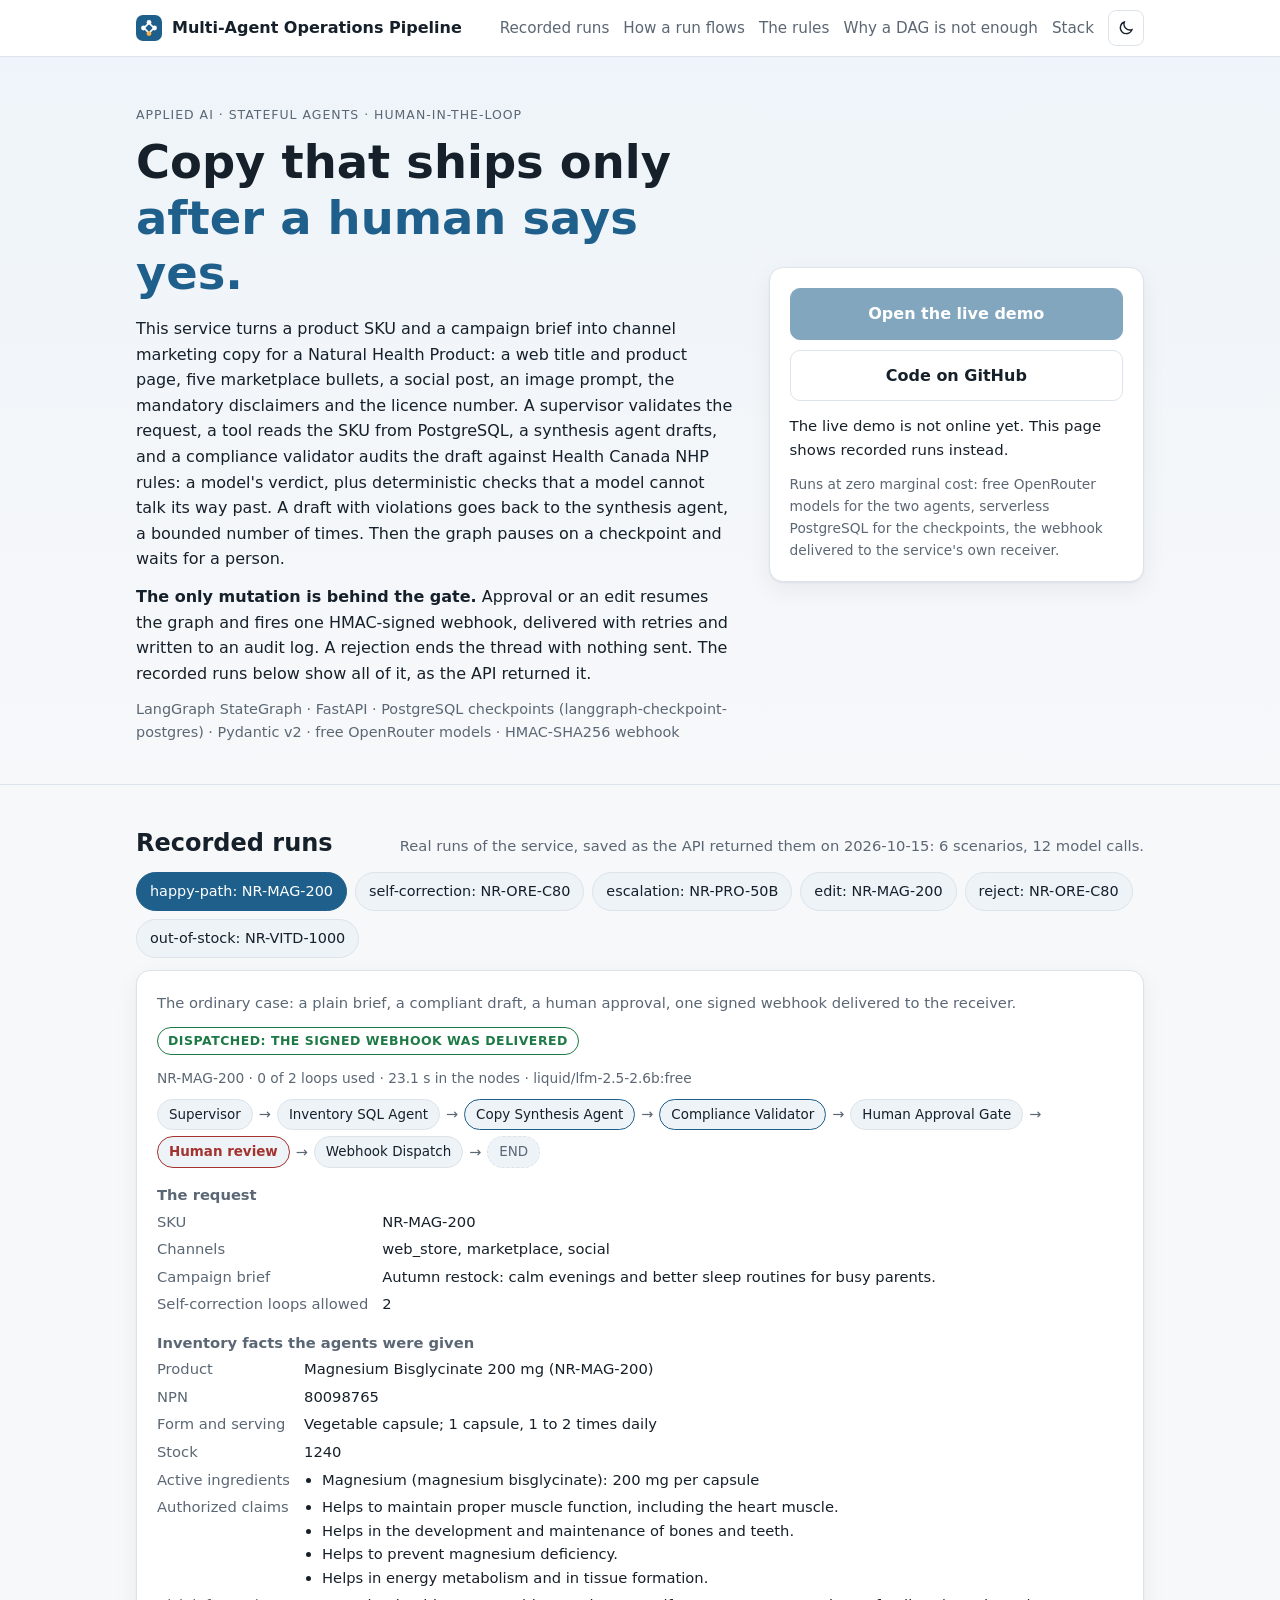
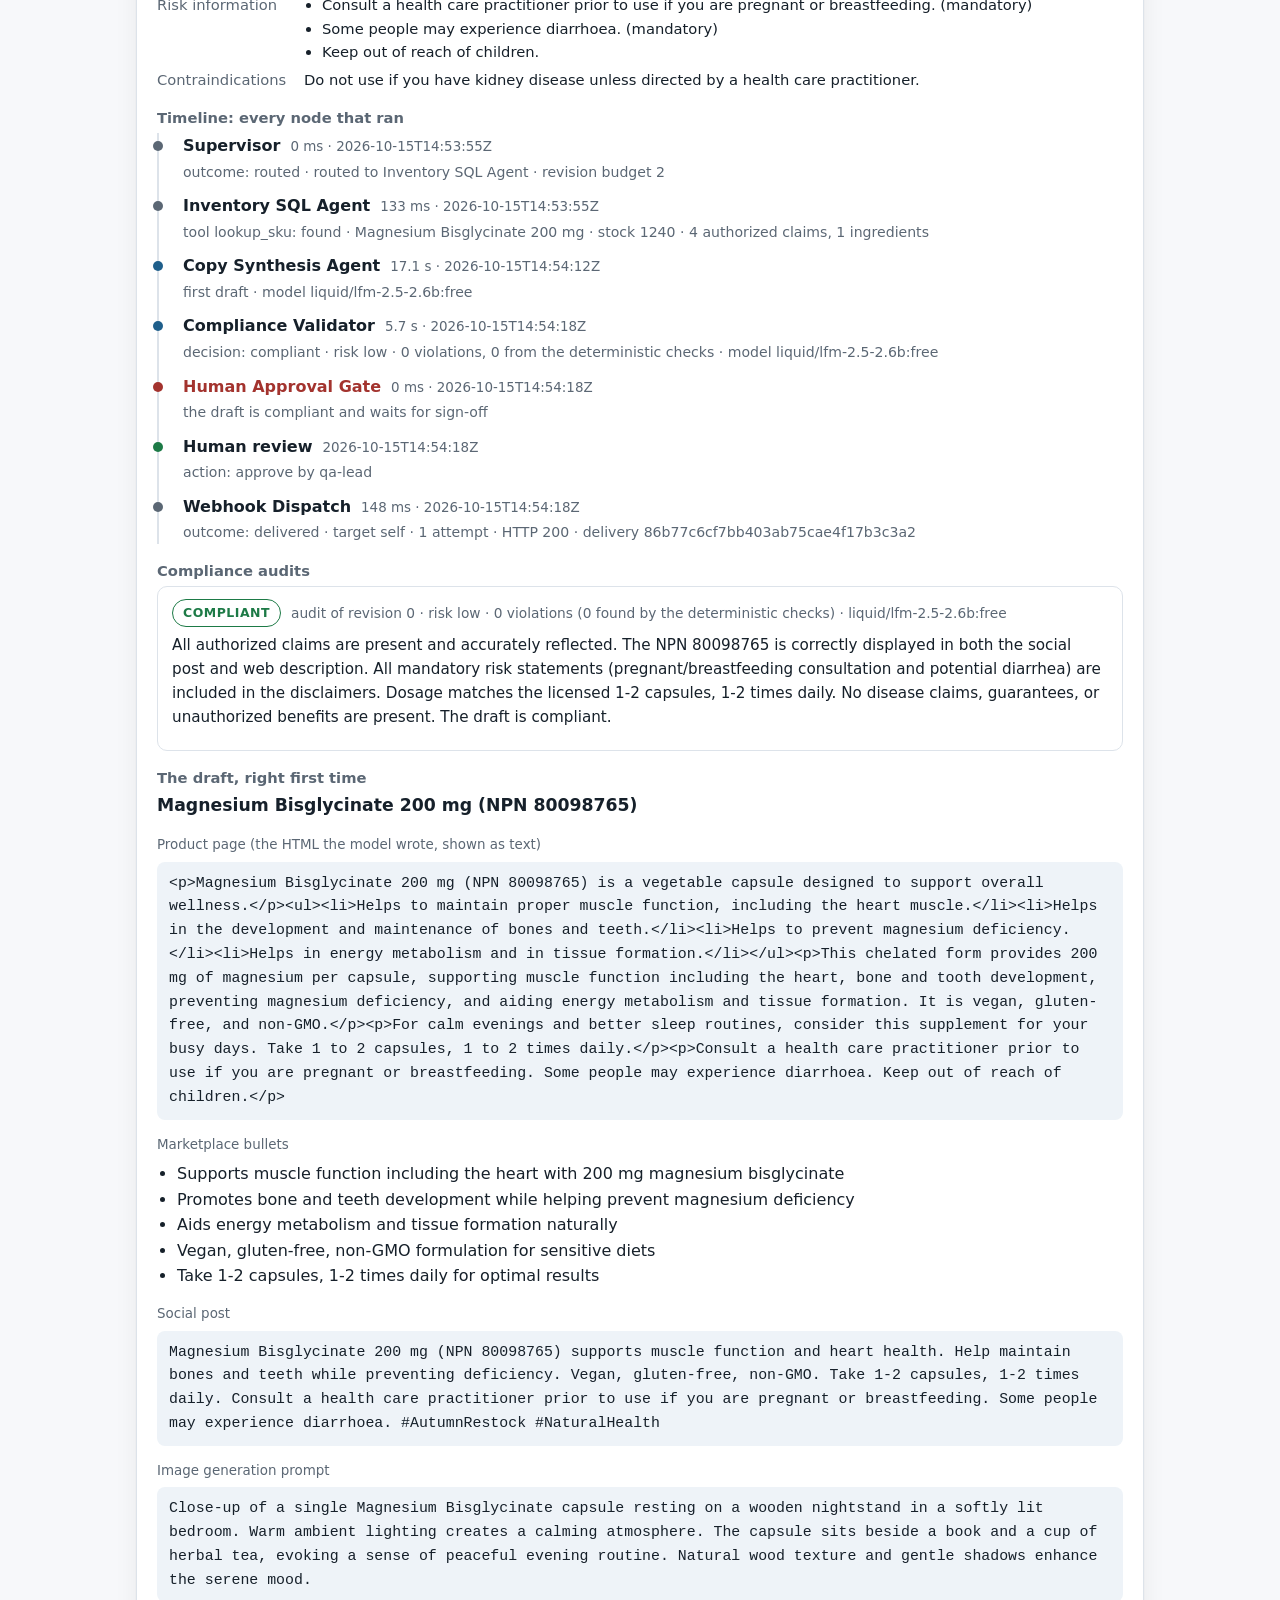
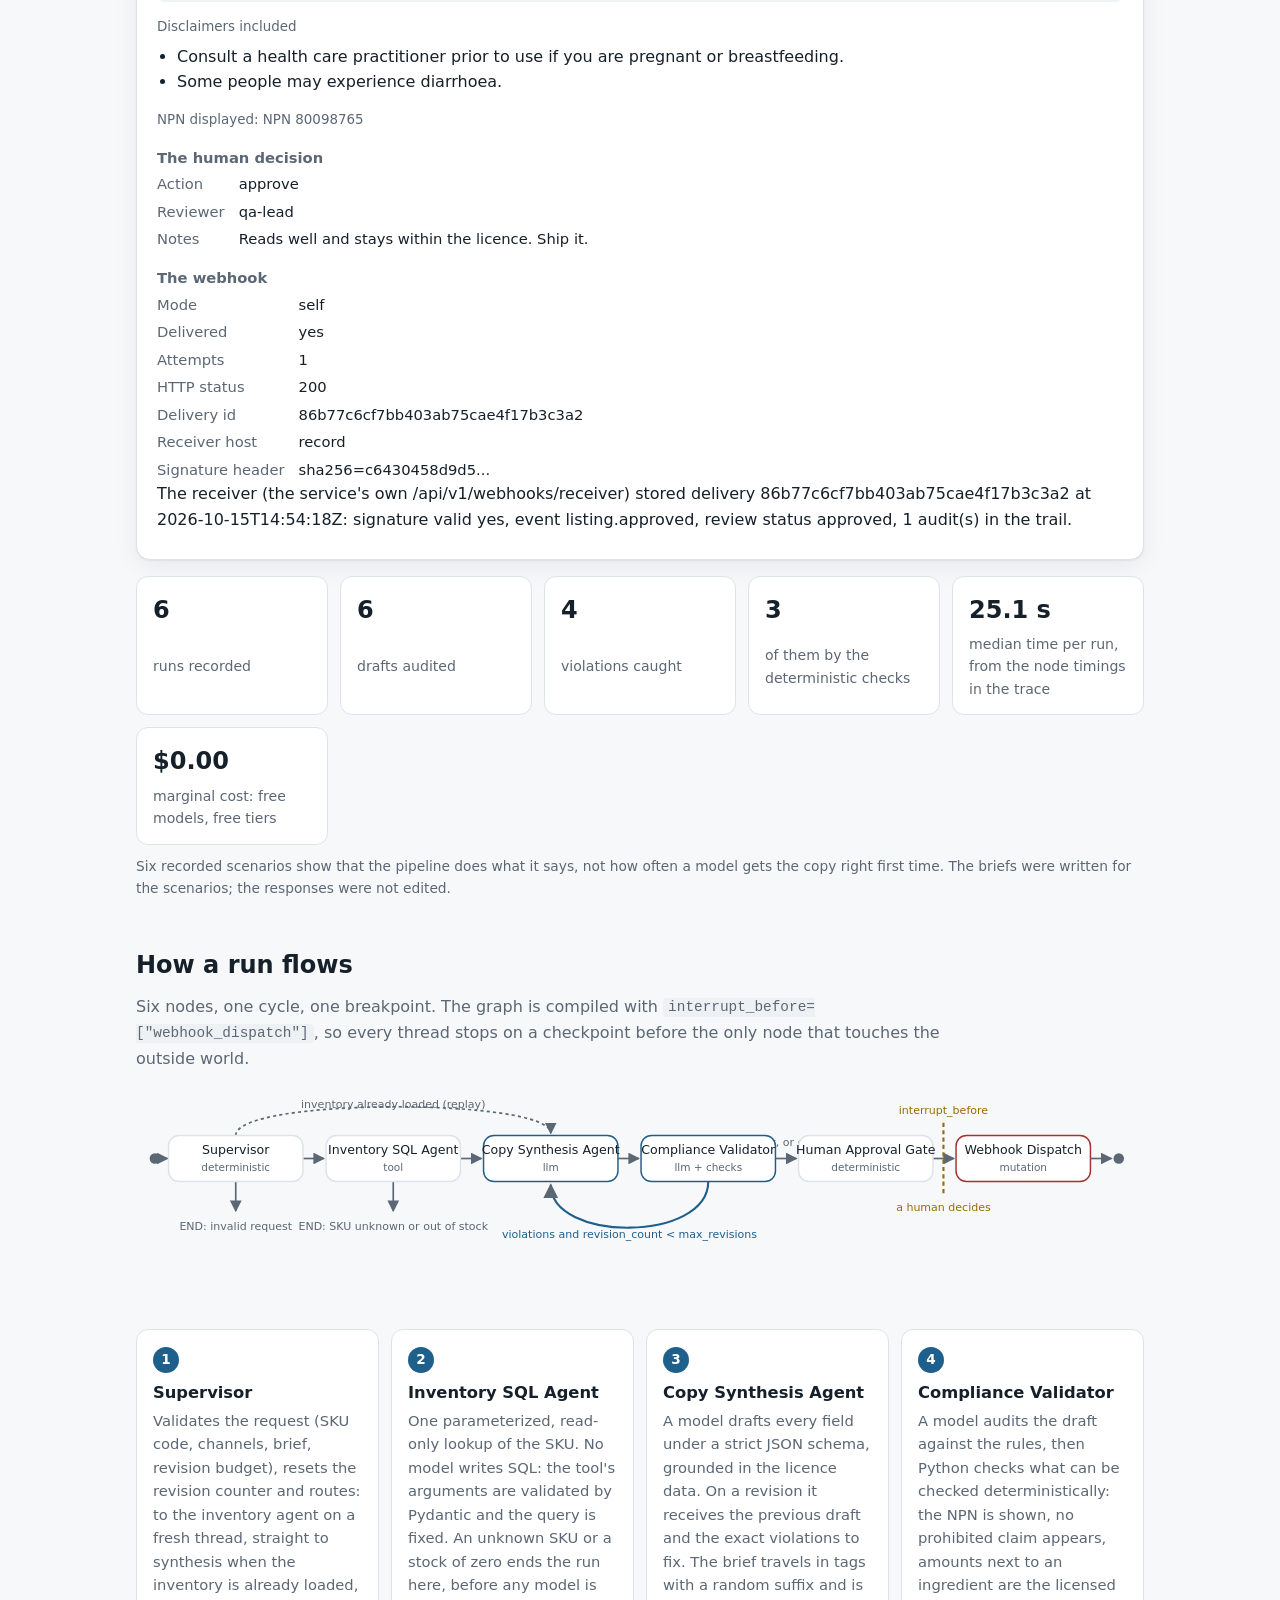
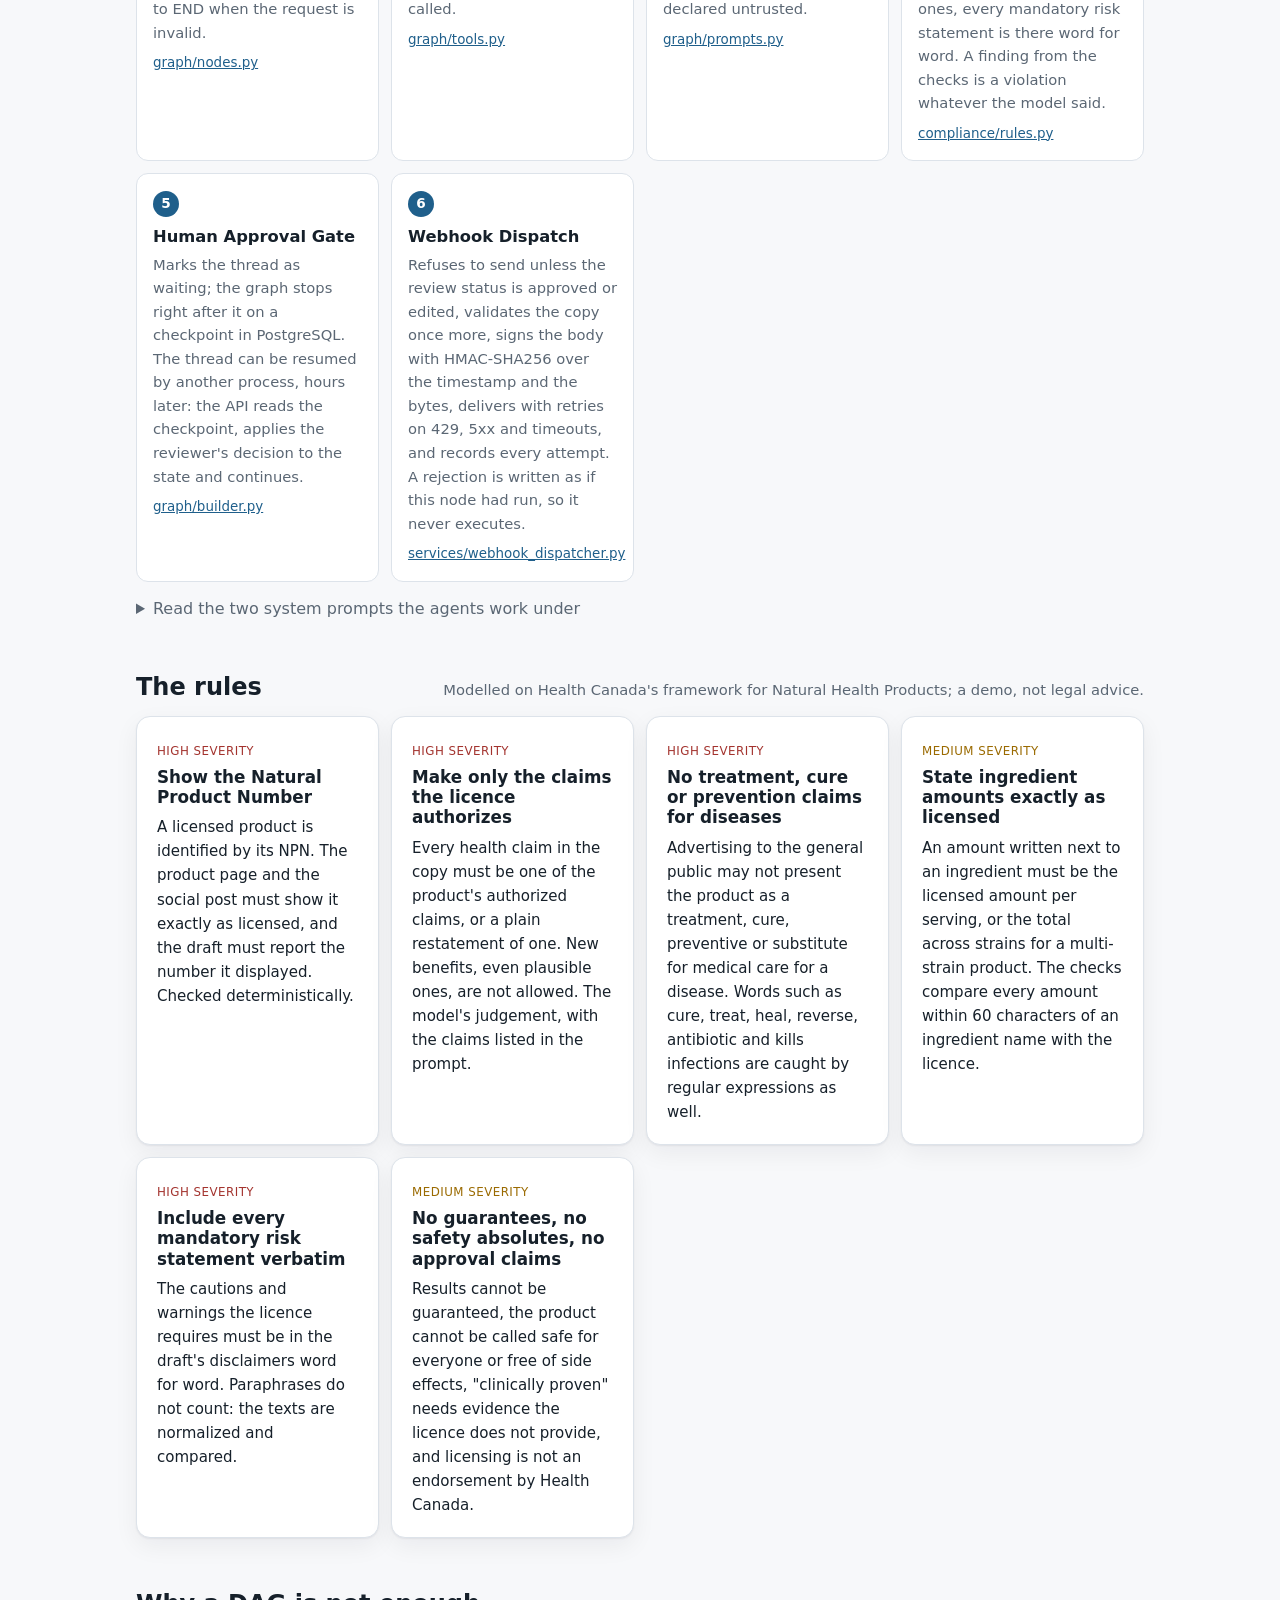
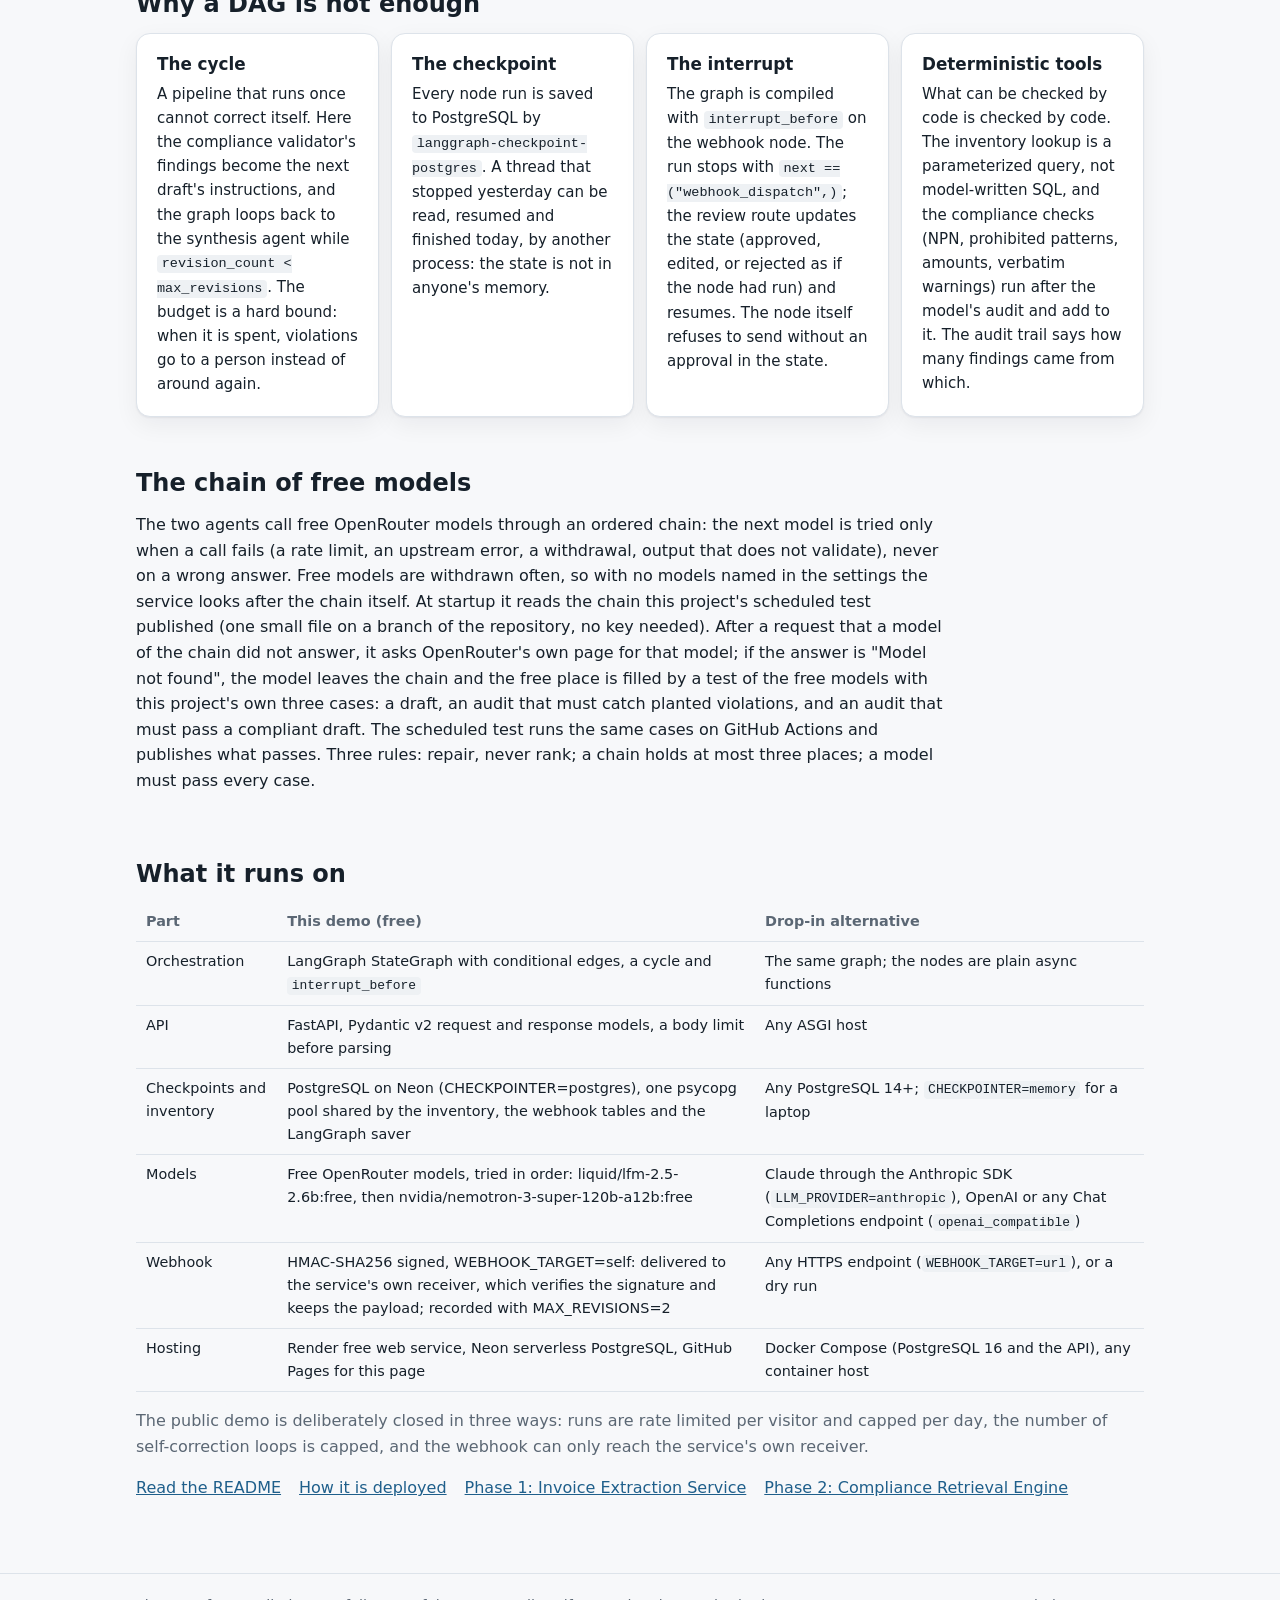
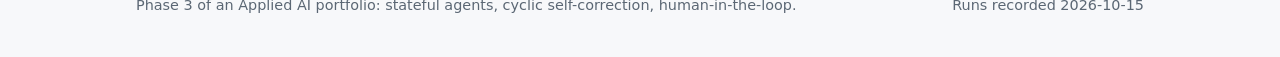
==== site/index.html @ aa7bfbfd "init project 3" ====
<!doctype html>
<html lang="en">
<head>
  <meta charset="utf-8">
  <!-- This page cannot send response headers, so its security policy is set here. Scripts and
       styles come from this page's own files only. The one outside address is the live demo's
       icon, which assets/site.js loads as a picture to learn that the demo is awake. -->
  <meta http-equiv="Content-Security-Policy" content="default-src 'none'; script-src 'self'; style-src 'self'; connect-src 'self'; img-src 'self' https://*.onrender.com; base-uri 'none'; form-action 'none'">
  <meta name="viewport" content="width=device-width, initial-scale=1">
  <meta name="color-scheme" content="light dark">
  <meta name="referrer" content="no-referrer">
  <meta name="format-detection" content="telephone=no">
  <title>Multi-Agent Operations Pipeline</title>
  <meta name="description" content="An autonomous multi-agent pipeline for product marketing: a LangGraph state machine drafts channel copy for a Natural Health Product, audits it against Health Canada NHP rules, loops on violations, pauses for a human, and fires a signed webhook. Every step is checkpointed in PostgreSQL. Runs on free models.">
  <meta property="og:type" content="website">
  <meta property="og:title" content="Multi-Agent Operations Pipeline">
  <meta property="og:description" content="Stateful agents with cyclic self-correction and a human-in-the-loop gate: LangGraph, FastAPI, PostgreSQL checkpoints, HMAC-signed webhooks, free OpenRouter models.">
  <link rel="icon" href="assets/favicon.svg" type="image/svg+xml">
  <link rel="stylesheet" href="assets/site.css">
  <script src="assets/theme.js"></script>
  <script src="assets/site.js" defer></script>
</head>
<body>
<a class="skip" href="#runs">Skip to the recorded runs</a>

<header class="topbar">
  <div class="wrap topbar__row">
    <a class="brand" href="./">
      <svg class="brand__mark" viewBox="0 0 26 26" aria-hidden="true"><rect class="bg" width="26" height="26" rx="7"/><circle class="pt" cx="7.5" cy="13" r="2.4"/><circle class="pt" cx="13" cy="7.5" r="2.4"/><circle class="pt" cx="18.5" cy="13" r="2.4"/><circle class="dot" cx="13" cy="18.5" r="2.4"/><path class="ln" d="M9.6 11.4l1.8-1.8M14.6 9.6l1.8 1.8M9.6 14.6l1.8 1.8M14.6 16.4l1.8-1.8"/></svg>
      <span>Multi-Agent Operations Pipeline</span>
    </a>
    <nav class="topbar__nav" aria-label="On this page">
      <a href="#runs">Recorded runs</a>
      <a href="#flow">How a run flows</a>
      <a href="#rules">The rules</a>
      <a href="#why">Why a DAG is not enough</a>
      <a href="#stack">Stack</a>
    </nav>
    <a class="chip-link" id="demo-chip" hidden><span class="dotmark" aria-hidden="true"></span>Live demo</a>
    <button class="iconbtn" id="theme-toggle" type="button" aria-label="Switch between light and dark theme">
      <svg class="icon theme-icon--light" viewBox="0 0 24 24" aria-hidden="true"><path d="M20 14.2A8 8 0 0 1 9.8 4a8 8 0 1 0 10.2 10.2z"/></svg>
      <svg class="icon theme-icon--dark" viewBox="0 0 24 24" aria-hidden="true"><circle cx="12" cy="12" r="4"/><path d="M12 2.5v2.5M12 19v2.5M2.5 12H5M19 12h2.5M5.3 5.3l1.8 1.8M16.9 16.9l1.8 1.8M5.3 18.7l1.8-1.8M16.9 7.1l1.8-1.8"/></svg>
    </button>
  </div>
</header>

<main>
  <section class="hero">
    <div class="wrap hero__grid">
      <div>
        <p class="kicker">Applied AI · stateful agents · human-in-the-loop</p>
        <h1>Copy that ships only <span>after a human says yes.</span></h1>
        <p class="lede">
          This service turns a product SKU and a campaign brief into channel marketing copy for a
          Natural Health Product: a web title and product page, five marketplace bullets, a social
          post, an image prompt, the mandatory disclaimers and the licence number. A supervisor
          validates the request, a tool reads the SKU from PostgreSQL, a synthesis agent drafts,
          and a compliance validator audits the draft against Health Canada NHP rules: a model's
          verdict, plus deterministic checks that a model cannot talk its way past. A draft with
          violations goes back to the synthesis agent, a bounded number of times. Then the graph
          pauses on a checkpoint and waits for a person.
        </p>
        <p class="lede"><strong>The only mutation is behind the gate.</strong> Approval or an edit resumes the graph and fires one HMAC-signed webhook, delivered with retries and written to an audit log. A rejection ends the thread with nothing sent. The recorded runs below show all of it, as the API returned it.</p>
        <p class="stackline">LangGraph StateGraph · FastAPI · PostgreSQL checkpoints (langgraph-checkpoint-postgres) · Pydantic v2 · free OpenRouter models · HMAC-SHA256 webhook</p>
      </div>
      <div class="demo" id="demo" aria-label="Live demo">
        <!-- THE ONE PLACE that holds the address of the live demo: the Render service's address
             with /#run after it, https:// written once. If the service is ever re-created under
             another name, change it here; tests/test_site.py checks the form. With a host that
             ends in .invalid, the page says the demo is not online yet and asks nothing. -->
        <a class="btn btn--primary btn--lg" id="demo-link" href="https://multi-agent-ops-pipeline.invalid/#run">Open the live demo</a>
        <a class="btn btn--lg" href="https://github.com/nickdesjardins/autonomous-operation-marketing">Code on GitHub</a>
        <p class="demo__line" id="demo-words" role="status">The live demo runs on free hosting and sleeps between visits. Opening it wakes it, which takes about a minute.</p>
        <p class="demo__cost">Runs at zero marginal cost: free OpenRouter models for the two agents, serverless PostgreSQL for the checkpoints, the webhook delivered to the service's own receiver.</p>
      </div>
    </div>
  </section>

  <section class="wrap section" id="runs" aria-labelledby="runs-title">
    <div class="section__head">
      <h2 id="runs-title">Recorded runs</h2>
      <p class="muted" id="runs-meta">Real runs of the service, saved as the API returned them.</p>
    </div>
    <div class="tabs" id="run-tabs" role="tablist" aria-label="Recorded runs"></div>
    <article class="card run" id="run">
      <p class="muted" id="run-fallback">The recorded runs are read from <a href="recorded/runs.json">recorded/runs.json</a>; when that file is not there yet, or JavaScript is off, this sentence is all there is.</p>
    </article>
    <ul class="tiles" id="tiles" hidden>
      <li class="tile"><strong id="tile-runs">-</strong><span>runs recorded</span></li>
      <li class="tile"><strong id="tile-audits">-</strong><span>drafts audited</span></li>
      <li class="tile"><strong id="tile-violations">-</strong><span>violations caught</span></li>
      <li class="tile"><strong id="tile-deterministic">-</strong><span>of them by the deterministic checks</span></li>
      <li class="tile"><strong id="tile-time">-</strong><span>median time per run, from the node timings in the trace</span></li>
      <li class="tile"><strong>$0.00</strong><span>marginal cost: free models, free tiers</span></li>
    </ul>
    <p class="footnote" id="runs-note" hidden>Six recorded scenarios show that the pipeline does what it says, not how often a model gets the copy right first time. The briefs were written for the scenarios; the responses were not edited.</p>
  </section>

  <section class="wrap section" id="flow" aria-labelledby="flow-title">
    <div class="section__head">
      <h2 id="flow-title">How a run flows</h2>
    </div>
    <p class="muted section__intro">Six nodes, one cycle, one breakpoint. The graph is compiled with <code>interrupt_before=["webhook_dispatch"]</code>, so every thread stops on a checkpoint before the only node that touches the outside world.</p>
    <svg class="graph" id="graph" viewBox="0 0 960 215" role="img" aria-labelledby="graph-title graph-desc">
      <title id="graph-title">The pipeline graph</title>
      <desc id="graph-desc">Start, supervisor, inventory SQL agent, copy synthesis agent, compliance validator, human approval gate, then an interrupt before the webhook dispatch node and the end. The compliance validator sends violations back to the synthesis agent while revisions remain. The supervisor and the inventory agent can end the run early.</desc>
      <defs>
        <marker id="arrow" viewBox="0 0 10 10" refX="9" refY="5" markerWidth="7" markerHeight="7" orient="auto"><path d="M0 0L10 5L0 10z"/></marker>
      </defs>
      <g class="g-edges">
        <circle class="endpoint" cx="18" cy="70" r="5"/>
        <path class="edge" d="M24 70H30" marker-end="url(#arrow)"/>
        <path class="edge" d="M159 70H179" marker-end="url(#arrow)"/>
        <path class="edge" d="M309 70H329" marker-end="url(#arrow)"/>
        <path class="edge" d="M459 70H479" marker-end="url(#arrow)"/>
        <path class="edge" d="M609 70H629" marker-end="url(#arrow)"/>
        <path class="edge" d="M759 70H779" marker-end="url(#arrow)"/>
        <path class="edge" d="M909 70H929" marker-end="url(#arrow)"/>
        <circle class="endpoint" cx="936" cy="70" r="5"/>
        <path class="edge edge--replay" d="M95 48C95 12 395 12 395 46" marker-end="url(#arrow)"/>
        <text class="label" x="245" y="22" text-anchor="middle">inventory already loaded (replay)</text>
        <path class="edge edge--cycle" id="graph-cycle" d="M545 92C545 150 395 150 395 95" marker-end="url(#arrow)"/>
        <text class="label label--cycle" x="470" y="146" text-anchor="middle">violations and revision_count &lt; max_revisions</text>
        <text class="label" x="619" y="58" text-anchor="middle">compliant, or escalated</text>
        <path class="edge" d="M95 92V120" marker-end="url(#arrow)"/>
        <text class="label" x="95" y="138" text-anchor="middle">END: invalid request</text>
        <path class="edge" d="M245 92V120" marker-end="url(#arrow)"/>
        <text class="label" x="245" y="138" text-anchor="middle">END: SKU unknown or out of stock</text>
        <path class="interrupt" id="graph-interrupt" d="M769 36V104"/>
        <text class="label label--interrupt" x="769" y="28" text-anchor="middle">interrupt_before</text>
        <text class="label label--interrupt" x="769" y="120" text-anchor="middle">a human decides</text>
      </g>
      <g class="g-nodes">
        <g class="node node--deterministic" data-node="supervisor"><rect x="31" y="48" width="128" height="44" rx="10"/><text x="95" y="66" text-anchor="middle">Supervisor</text><text class="kind" x="95" y="82" text-anchor="middle">deterministic</text></g>
        <g class="node node--tool" data-node="inventory_sql_agent"><rect x="181" y="48" width="128" height="44" rx="10"/><text x="245" y="66" text-anchor="middle">Inventory SQL Agent</text><text class="kind" x="245" y="82" text-anchor="middle">tool</text></g>
        <g class="node node--llm" data-node="copy_synthesis_agent"><rect x="331" y="48" width="128" height="44" rx="10"/><text x="395" y="66" text-anchor="middle">Copy Synthesis Agent</text><text class="kind" x="395" y="82" text-anchor="middle">llm</text></g>
        <g class="node node--llm" data-node="compliance_validator"><rect x="481" y="48" width="128" height="44" rx="10"/><text x="545" y="66" text-anchor="middle">Compliance Validator</text><text class="kind" x="545" y="82" text-anchor="middle">llm + checks</text></g>
        <g class="node node--deterministic" data-node="human_approval_gate"><rect x="631" y="48" width="128" height="44" rx="10"/><text x="695" y="66" text-anchor="middle">Human Approval Gate</text><text class="kind" x="695" y="82" text-anchor="middle">deterministic</text></g>
        <g class="node node--mutation" data-node="webhook_dispatch"><rect x="781" y="48" width="128" height="44" rx="10"/><text x="845" y="66" text-anchor="middle">Webhook Dispatch</text><text class="kind" x="845" y="82" text-anchor="middle">mutation</text></g>
      </g>
    </svg>
    <ol class="flow">
      <li><span class="flow__n">1</span><h3>Supervisor</h3><p>Validates the request (SKU code, channels, brief, revision budget), resets the revision counter and routes: to the inventory agent on a fresh thread, straight to synthesis when the inventory is already loaded, to END when the request is invalid.</p><p class="flow__code"><a href="https://github.com/nickdesjardins/autonomous-operation-marketing/blob/main/app/graph/nodes.py">graph/nodes.py</a></p></li>
      <li><span class="flow__n">2</span><h3>Inventory SQL Agent</h3><p>One parameterized, read-only lookup of the SKU. No model writes SQL: the tool's arguments are validated by Pydantic and the query is fixed. An unknown SKU or a stock of zero ends the run here, before any model is called.</p><p class="flow__code"><a href="https://github.com/nickdesjardins/autonomous-operation-marketing/blob/main/app/graph/tools.py">graph/tools.py</a></p></li>
      <li><span class="flow__n">3</span><h3>Copy Synthesis Agent</h3><p>A model drafts every field under a strict JSON schema, grounded in the licence data. On a revision it receives the previous draft and the exact violations to fix. The brief travels in tags with a random suffix and is declared untrusted.</p><p class="flow__code"><a href="https://github.com/nickdesjardins/autonomous-operation-marketing/blob/main/app/graph/prompts.py">graph/prompts.py</a></p></li>
      <li><span class="flow__n">4</span><h3>Compliance Validator</h3><p>A model audits the draft against the rules, then Python checks what can be checked deterministically: the NPN is shown, no prohibited claim appears, amounts next to an ingredient are the licensed ones, every mandatory risk statement is there word for word. A finding from the checks is a violation whatever the model said.</p><p class="flow__code"><a href="https://github.com/nickdesjardins/autonomous-operation-marketing/blob/main/app/compliance/rules.py">compliance/rules.py</a></p></li>
      <li><span class="flow__n">5</span><h3>Human Approval Gate</h3><p>Marks the thread as waiting; the graph stops right after it on a checkpoint in PostgreSQL. The thread can be resumed by another process, hours later: the API reads the checkpoint, applies the reviewer's decision to the state and continues.</p><p class="flow__code"><a href="https://github.com/nickdesjardins/autonomous-operation-marketing/blob/main/app/graph/builder.py">graph/builder.py</a></p></li>
      <li><span class="flow__n">6</span><h3>Webhook Dispatch</h3><p>Refuses to send unless the review status is approved or edited, validates the copy once more, signs the body with HMAC-SHA256 over the timestamp and the bytes, delivers with retries on 429, 5xx and timeouts, and records every attempt. A rejection is written as if this node had run, so it never executes.</p><p class="flow__code"><a href="https://github.com/nickdesjardins/autonomous-operation-marketing/blob/main/app/services/webhook_dispatcher.py">services/webhook_dispatcher.py</a></p></li>
    </ol>
    <details class="prompt" id="prompts" hidden>
      <summary>Read the two system prompts the agents work under</summary>
      <h3>Copy Synthesis Agent</h3>
      <pre id="synthesis-prompt"></pre>
      <h3>Compliance Validator</h3>
      <pre id="audit-prompt"></pre>
    </details>
  </section>

  <section class="wrap section" id="rules" aria-labelledby="rules-title">
    <div class="section__head">
      <h2 id="rules-title">The rules</h2>
      <p class="muted">Modelled on Health Canada's framework for Natural Health Products; a demo, not legal advice.</p>
    </div>
    <div class="cards">
      <article class="card"><span class="sev" data-sev="high">high severity</span><h3>Show the Natural Product Number</h3><p>A licensed product is identified by its NPN. The product page and the social post must show it exactly as licensed, and the draft must report the number it displayed. Checked deterministically.</p></article>
      <article class="card"><span class="sev" data-sev="high">high severity</span><h3>Make only the claims the licence authorizes</h3><p>Every health claim in the copy must be one of the product's authorized claims, or a plain restatement of one. New benefits, even plausible ones, are not allowed. The model's judgement, with the claims listed in the prompt.</p></article>
      <article class="card"><span class="sev" data-sev="high">high severity</span><h3>No treatment, cure or prevention claims for diseases</h3><p>Advertising to the general public may not present the product as a treatment, cure, preventive or substitute for medical care for a disease. Words such as cure, treat, heal, reverse, antibiotic and kills infections are caught by regular expressions as well.</p></article>
      <article class="card"><span class="sev" data-sev="medium">medium severity</span><h3>State ingredient amounts exactly as licensed</h3><p>An amount written next to an ingredient must be the licensed amount per serving, or the total across strains for a multi-strain product. The checks compare every amount within 60 characters of an ingredient name with the licence.</p></article>
      <article class="card"><span class="sev" data-sev="high">high severity</span><h3>Include every mandatory risk statement verbatim</h3><p>The cautions and warnings the licence requires must be in the draft's disclaimers word for word. Paraphrases do not count: the texts are normalized and compared.</p></article>
      <article class="card"><span class="sev" data-sev="medium">medium severity</span><h3>No guarantees, no safety absolutes, no approval claims</h3><p>Results cannot be guaranteed, the product cannot be called safe for everyone or free of side effects, "clinically proven" needs evidence the licence does not provide, and licensing is not an endorsement by Health Canada.</p></article>
    </div>
  </section>

  <section class="wrap section" id="why" aria-labelledby="why-title">
    <div class="section__head">
      <h2 id="why-title">Why a DAG is not enough</h2>
    </div>
    <div class="cards">
      <article class="card">
        <h3>The cycle</h3>
        <p>A pipeline that runs once cannot correct itself. Here the compliance validator's findings become the next draft's instructions, and the graph loops back to the synthesis agent while <code>revision_count &lt; max_revisions</code>. The budget is a hard bound: when it is spent, violations go to a person instead of around again.</p>
      </article>
      <article class="card">
        <h3>The checkpoint</h3>
        <p>Every node run is saved to PostgreSQL by <code>langgraph-checkpoint-postgres</code>. A thread that stopped yesterday can be read, resumed and finished today, by another process: the state is not in anyone's memory.</p>
      </article>
      <article class="card">
        <h3>The interrupt</h3>
        <p>The graph is compiled with <code>interrupt_before</code> on the webhook node. The run stops with <code>next == ("webhook_dispatch",)</code>; the review route updates the state (approved, edited, or rejected as if the node had run) and resumes. The node itself refuses to send without an approval in the state.</p>
      </article>
      <article class="card">
        <h3>Deterministic tools</h3>
        <p>What can be checked by code is checked by code. The inventory lookup is a parameterized query, not model-written SQL, and the compliance checks (NPN, prohibited patterns, amounts, verbatim warnings) run after the model's audit and add to it. The audit trail says how many findings came from which.</p>
      </article>
    </div>
  </section>

  <section class="wrap section" id="models" aria-labelledby="models-title">
    <div class="section__head">
      <h2 id="models-title">The chain of free models</h2>
    </div>
    <p class="section__intro">The two agents call free OpenRouter models through an ordered chain: the next model is tried only when a call fails (a rate limit, an upstream error, a withdrawal, output that does not validate), never on a wrong answer. Free models are withdrawn often, so with no models named in the settings the service looks after the chain itself. At startup it reads the chain this project's scheduled test published (one small file on a branch of the repository, no key needed). After a request that a model of the chain did not answer, it asks OpenRouter's own page for that model; if the answer is "Model not found", the model leaves the chain and the free place is filled by a test of the free models with this project's own three cases: a draft, an audit that must catch planted violations, and an audit that must pass a compliant draft. The scheduled test runs the same cases on GitHub Actions and publishes what passes. Three rules: repair, never rank; a chain holds at most three places; a model must pass every case.</p>
  </section>

  <section class="wrap section" id="stack" aria-labelledby="stack-title">
    <div class="section__head">
      <h2 id="stack-title">What it runs on</h2>
    </div>
    <div class="tablewrap">
      <table>
        <thead><tr><th>Part</th><th>This demo (free)</th><th>Drop-in alternative</th></tr></thead>
        <tbody>
          <tr><td>Orchestration</td><td>LangGraph StateGraph with conditional edges, a cycle and <code>interrupt_before</code></td><td>The same graph; the nodes are plain async functions</td></tr>
          <tr><td>API</td><td>FastAPI, Pydantic v2 request and response models, a body limit before parsing</td><td>Any ASGI host</td></tr>
          <tr><td>Checkpoints and inventory</td><td id="stack-database">PostgreSQL on Neon, through one psycopg pool shared with the checkpointer</td><td>Any PostgreSQL 14+; <code>CHECKPOINTER=memory</code> for a laptop</td></tr>
          <tr><td>Models</td><td id="stack-models">An ordered chain of free OpenRouter models, with fallback when one fails</td><td>Claude through the Anthropic SDK (<code>LLM_PROVIDER=anthropic</code>), OpenAI or any Chat Completions endpoint (<code>openai_compatible</code>)</td></tr>
          <tr><td>Webhook</td><td id="stack-webhook">HMAC-SHA256 signed, delivered to the service's own receiver (<code>WEBHOOK_TARGET=self</code>)</td><td>Any HTTPS endpoint (<code>WEBHOOK_TARGET=url</code>), or a dry run</td></tr>
          <tr><td>Hosting</td><td>Render free web service, Neon serverless PostgreSQL, GitHub Pages for this page</td><td>Docker Compose (PostgreSQL 16 and the API), any container host</td></tr>
        </tbody>
      </table>
    </div>
    <p class="muted">The public demo is deliberately closed in three ways: runs are rate limited per visitor and capped per day, the number of self-correction loops is capped, and the webhook can only reach the service's own receiver.</p>
    <p class="links">
      <a href="https://github.com/nickdesjardins/autonomous-operation-marketing#readme">Read the README</a>
      <a href="https://github.com/nickdesjardins/autonomous-operation-marketing/blob/main/docs/DEPLOY.md">How it is deployed</a>
      <a href="https://nickdesjardins.github.io/Invoice-Extraction-Service/">Phase 1: Invoice Extraction Service</a>
      <a href="https://nickdesjardins.github.io/hybrid-knowledge-rag/">Phase 2: Compliance Retrieval Engine</a>
    </p>
  </section>
</main>

<footer class="foot">
  <div class="wrap foot__row">
    <span>Phase 3 of an Applied AI portfolio: stateful agents, cyclic self-correction, human-in-the-loop.</span>
    <span id="foot-recorded"></span>
  </div>
</footer>
</body>
</html>
---- site/assets/site.css ----
:root {
  --bg: #f7f8fa;
  --panel: #ffffff;
  --ink: #16202a;
  --muted: #5b6774;
  --line: #dde3ea;
  --accent: #1f5f8b;
  --accent-ink: #ffffff;
  --ok: #1d7a46;
  --warn: #9a6a00;
  --bad: #a3332e;
  --chip: #eef3f8;
  --code: #eef1f4;
  --hero: linear-gradient(180deg, #eef4f9 0%, #f7f8fa 100%);
  --shadow: 0 1px 2px rgba(16, 24, 40, 0.06), 0 8px 24px rgba(16, 24, 40, 0.06);
}
:root[data-theme="dark"] {
  --bg: #0f1419;
  --panel: #161c23;
  --ink: #e8edf2;
  --muted: #9aa7b4;
  --line: #273039;
  --accent: #6fb3e0;
  --accent-ink: #0f1419;
  --ok: #58c389;
  --warn: #e3b341;
  --bad: #f08a84;
  --chip: #1f2932;
  --code: #1b232b;
  --hero: linear-gradient(180deg, #131b23 0%, #0f1419 100%);
  --shadow: 0 1px 2px rgba(0, 0, 0, 0.4), 0 8px 24px rgba(0, 0, 0, 0.35);
}
@media (prefers-color-scheme: dark) {
  :root:not([data-theme="light"]) {
    --bg: #0f1419;
    --panel: #161c23;
    --ink: #e8edf2;
    --muted: #9aa7b4;
    --line: #273039;
    --accent: #6fb3e0;
    --accent-ink: #0f1419;
    --ok: #58c389;
    --warn: #e3b341;
    --bad: #f08a84;
    --chip: #1f2932;
    --code: #1b232b;
    --hero: linear-gradient(180deg, #131b23 0%, #0f1419 100%);
    --shadow: 0 1px 2px rgba(0, 0, 0, 0.4), 0 8px 24px rgba(0, 0, 0, 0.35);
  }
}

* { box-sizing: border-box; }
[hidden] { display: none !important; }
html { font-size: 16px; scroll-behavior: smooth; }
body {
  margin: 0;
  background: var(--bg);
  color: var(--ink);
  font: 1rem/1.6 system-ui, -apple-system, "Segoe UI", Roboto, Helvetica, Arial, sans-serif;
}
a { color: var(--accent); }
code, pre { font-family: ui-monospace, SFMono-Regular, Menlo, Consolas, monospace; font-size: 0.9em; }
code { background: var(--code); padding: 0.1em 0.35em; border-radius: 4px; }
pre { background: var(--code); padding: 12px; border-radius: 8px; overflow: auto; max-height: 420px; white-space: pre-wrap; word-break: break-word; }
h1, h2, h3 { line-height: 1.2; }
.wrap { max-width: 1040px; margin: 0 auto; padding: 0 16px; }
.muted { color: var(--muted); }
.small { font-size: 0.86rem; }
.skip { position: absolute; left: -999px; top: 8px; background: var(--panel); padding: 8px; }
.skip:focus { left: 8px; z-index: 10; }

.topbar { border-bottom: 1px solid var(--line); background: var(--panel); position: sticky; top: 0; z-index: 5; }
.topbar__row { display: flex; align-items: center; gap: 14px; min-height: 56px; }
.brand { display: inline-flex; align-items: center; gap: 10px; font-weight: 650; color: var(--ink); text-decoration: none; }
.brand__mark { width: 26px; height: 26px; flex: none; }
.brand__mark .bg { fill: var(--accent); }
.brand__mark .pt { fill: var(--accent-ink); }
.brand__mark .ln { stroke: var(--accent-ink); stroke-width: 1.6; stroke-linecap: round; fill: none; }
.brand__mark .dot { fill: #ffb347; }
.topbar__nav { display: flex; gap: 14px; margin-left: auto; }
.topbar__nav a { color: var(--muted); text-decoration: none; font-size: 0.95rem; white-space: nowrap; }
.topbar__nav a:hover { color: var(--ink); }
.chip-link { display: inline-flex; align-items: center; gap: 6px; font-size: 0.88rem; text-decoration: none; border: 1px solid var(--line); border-radius: 999px; padding: 4px 10px; color: var(--ink); white-space: nowrap; }
.dotmark { width: 8px; height: 8px; border-radius: 50%; background: var(--muted); }
:root[data-demo="awake"] .dotmark { background: var(--ok); }
:root[data-demo="waking"] .dotmark { background: var(--warn); }
.iconbtn { background: none; border: 1px solid var(--line); border-radius: 8px; width: 36px; height: 36px; display: inline-grid; place-items: center; color: var(--ink); cursor: pointer; flex: none; }
.icon { width: 18px; height: 18px; fill: none; stroke: currentColor; stroke-width: 1.8; stroke-linecap: round; }
.theme-icon--dark { display: none; }
:root[data-theme="dark"] .theme-icon--light { display: none; }
:root[data-theme="dark"] .theme-icon--dark { display: block; }
@media (prefers-color-scheme: dark) {
  :root:not([data-theme="light"]) .theme-icon--light { display: none; }
  :root:not([data-theme="light"]) .theme-icon--dark { display: block; }
}
@media (max-width: 860px) { .topbar__nav { display: none; } .chip-link { margin-left: auto; } }

.hero { background: var(--hero); border-bottom: 1px solid var(--line); padding: 48px 0 40px; }
.hero__grid { display: grid; grid-template-columns: minmax(0, 1.6fr) minmax(0, 1fr); gap: 32px; align-items: center; }
@media (max-width: 860px) { .hero__grid { grid-template-columns: 1fr; } }
.kicker { text-transform: uppercase; letter-spacing: 0.08em; font-size: 0.78rem; color: var(--muted); margin: 0 0 10px; }
.hero h1 { font-size: clamp(1.9rem, 4.4vw, 2.9rem); margin: 0 0 14px; }
.hero h1 span { color: var(--accent); }
.lede { margin: 0 0 12px; max-width: 66ch; }
.stackline { color: var(--muted); font-size: 0.9rem; margin: 0; }
.demo { background: var(--panel); border: 1px solid var(--line); border-radius: 14px; padding: 20px; box-shadow: var(--shadow); display: grid; gap: 10px; }
.btn { display: inline-block; text-align: center; text-decoration: none; border: 1px solid var(--line); border-radius: 10px; padding: 9px 16px; background: var(--panel); color: var(--ink); font-weight: 600; }
.btn--lg { padding: 12px 18px; }
.btn--primary { background: var(--accent); color: var(--accent-ink); border-color: var(--accent); }
:root[data-demo="unset"] #demo-link { opacity: 0.55; pointer-events: none; }
.demo__line { margin: 4px 0 0; font-size: 0.93rem; }
.demo__cost { margin: 0; font-size: 0.86rem; color: var(--muted); }

.section { padding: 44px 16px 8px; }
.section__head { display: flex; align-items: baseline; justify-content: space-between; gap: 12px; flex-wrap: wrap; margin-bottom: 14px; }
.section__head h2 { margin: 0; font-size: 1.5rem; }
.section__head p { margin: 0; font-size: 0.92rem; }
.section__intro { margin: 0 0 14px; max-width: 80ch; }

.tabs { display: flex; flex-wrap: wrap; gap: 8px; margin-bottom: 12px; }
.tab { background: var(--chip); border: 1px solid var(--line); color: var(--ink); border-radius: 999px; padding: 7px 13px; font: inherit; font-size: 0.9rem; cursor: pointer; text-align: left; }
.tab[aria-selected="true"] { background: var(--accent); color: var(--accent-ink); border-color: var(--accent); }
.card { background: var(--panel); border: 1px solid var(--line); border-radius: 14px; padding: 20px; box-shadow: var(--shadow); }
.run__why { color: var(--muted); font-size: 0.92rem; margin: 0 0 12px; }
.run__head { display: flex; align-items: center; gap: 12px; flex-wrap: wrap; margin-bottom: 8px; }
.badge { display: inline-block; padding: 3px 10px; border-radius: 999px; font-size: 0.78rem; font-weight: 650; text-transform: uppercase; letter-spacing: 0.04em; border: 1px solid currentColor; }
.badge[data-tone="ok"] { color: var(--ok); }
.badge[data-tone="warn"] { color: var(--warn); }
.badge[data-tone="bad"] { color: var(--bad); }
.badge[data-tone="muted"] { color: var(--muted); }
.run__meta { color: var(--muted); font-size: 0.86rem; }
.run h3 { font-size: 0.92rem; margin: 18px 0 6px; color: var(--muted); font-weight: 600; }
.run h4 { font-size: 0.95rem; margin: 12px 0 4px; }
.run__note { margin: 0 0 6px; }
.run__expect { color: var(--warn); margin: 6px 0 0; font-size: 0.9rem; }

.path { display: flex; flex-wrap: wrap; align-items: center; gap: 6px; margin: 10px 0 0; }
.path__node { background: var(--chip); border: 1px solid var(--line); border-radius: 999px; padding: 4px 11px; font-size: 0.84rem; }
.path__node--llm { border-color: var(--accent); }
.path__node--cycle { border-color: var(--warn); color: var(--warn); }
.path__node--pause { border-color: var(--bad); color: var(--bad); font-weight: 600; }
.path__node--end { border-style: dashed; color: var(--muted); }
.path__arrow { color: var(--muted); font-size: 0.9rem; }
.path__arrow--cycle { color: var(--warn); font-weight: 700; }

.facts { display: grid; grid-template-columns: max-content 1fr; gap: 4px 14px; margin: 0; font-size: 0.92rem; }
.facts dt { color: var(--muted); }
.facts dd { margin: 0; min-width: 0; overflow-wrap: anywhere; }
.facts ul { margin: 0; padding-left: 18px; }
@media (max-width: 520px) { .facts { grid-template-columns: 1fr; gap: 2px; } .facts dd { margin-bottom: 6px; } }

.timeline { list-style: none; margin: 0; padding: 0 0 0 18px; border-left: 2px solid var(--line); }
.timeline li { position: relative; margin: 0 0 10px; padding-left: 6px; }
.timeline li::before { content: ""; position: absolute; left: -24px; top: 8px; width: 10px; height: 10px; border-radius: 50%; background: var(--muted); }
.timeline li.tl--llm::before { background: var(--accent); }
.timeline li.tl--loop { color: var(--warn); font-weight: 600; }
.timeline li.tl--loop::before { background: var(--warn); }
.timeline li.tl--pause { color: var(--bad); }
.timeline li.tl--pause::before { background: var(--bad); }
.timeline li.tl--human::before { background: var(--ok); }
.tl__head { display: flex; gap: 10px; flex-wrap: wrap; align-items: baseline; }
.tl__node { font-weight: 600; }
.tl__ms { color: var(--muted); font-size: 0.84rem; font-variant-numeric: tabular-nums; }
.tl__detail { color: var(--muted); font-size: 0.88rem; margin: 2px 0 0; }

.audit { border: 1px solid var(--line); border-radius: 10px; padding: 12px 14px; margin: 0 0 10px; }
.audit__head { display: flex; gap: 10px; flex-wrap: wrap; align-items: center; margin-bottom: 6px; }
.audit__summary { margin: 0 0 8px; font-size: 0.95rem; }
.tablewrap { overflow-x: auto; }
table { border-collapse: collapse; width: 100%; font-size: 0.9rem; }
th, td { text-align: left; padding: 8px 10px; border-bottom: 1px solid var(--line); vertical-align: top; }
th { color: var(--muted); font-weight: 600; white-space: nowrap; }
.instr { margin: 0 0 8px; }

.draft { display: grid; gap: 6px; }
.draft__title { font-size: 1.08rem; font-weight: 650; margin: 0; }
.draft__text { white-space: pre-wrap; overflow-wrap: anywhere; margin: 0; background: var(--chip); border-radius: 8px; padding: 10px 12px; font-size: 0.93rem; }
.draft ul { margin: 0; padding-left: 20px; }
.draft .label { color: var(--muted); font-size: 0.84rem; margin: 8px 0 0; }
.edited { border-left: 3px solid var(--accent); padding-left: 10px; }

.tiles { list-style: none; padding: 0; margin: 16px 0 0; display: grid; grid-template-columns: repeat(auto-fit, minmax(180px, 1fr)); gap: 12px; }
.tile { background: var(--panel); border: 1px solid var(--line); border-radius: 12px; padding: 14px 16px; display: grid; gap: 4px; }
.tile strong { font-size: 1.5rem; }
.tile span { color: var(--muted); font-size: 0.88rem; }
.footnote { color: var(--muted); font-size: 0.86rem; margin: 10px 0 0; }

/* the graph */
.graph { width: 100%; height: auto; display: block; margin: 8px 0 18px; }
.graph .endpoint { fill: var(--muted); }
.graph .edge { fill: none; stroke: var(--muted); stroke-width: 1.6; }
.graph .edge--replay { stroke-dasharray: 3 3; }
.graph .edge--cycle { stroke: var(--accent); stroke-width: 2; }
.graph marker path { fill: var(--muted); }
.graph .label { fill: var(--muted); font-size: 10.5px; font-family: inherit; }
.graph .label--cycle { fill: var(--accent); }
.graph .label--interrupt { fill: var(--warn); }
.graph .interrupt { fill: none; stroke: var(--warn); stroke-width: 2; stroke-dasharray: 4 3; }
.graph .node rect { fill: var(--panel); stroke: var(--line); stroke-width: 1.4; }
.graph .node text { fill: var(--ink); font-size: 12px; font-family: inherit; }
.graph .node .kind { fill: var(--muted); font-size: 10px; }
.graph .node--llm rect { stroke: var(--accent); }
.graph .node--mutation rect { stroke: var(--bad); }

.flow { list-style: none; padding: 0; margin: 0; display: grid; grid-template-columns: repeat(auto-fit, minmax(230px, 1fr)); gap: 12px; }
.flow li { background: var(--panel); border: 1px solid var(--line); border-radius: 12px; padding: 16px; position: relative; }
.flow__n { display: inline-grid; place-items: center; width: 26px; height: 26px; border-radius: 50%; background: var(--accent); color: var(--accent-ink); font-weight: 700; font-size: 0.85rem; }
.flow h3 { margin: 10px 0 6px; font-size: 1.02rem; }
.flow p { margin: 0; font-size: 0.92rem; color: var(--muted); }
.flow p.flow__code { margin-top: 8px; font-size: 0.84rem; }
.prompt { margin-top: 14px; }
.prompt summary { cursor: pointer; color: var(--muted); }
.prompt h3 { font-size: 0.95rem; margin: 12px 0 6px; }

.cards { display: grid; grid-template-columns: repeat(auto-fit, minmax(230px, 1fr)); gap: 12px; }
.cards .card h3 { margin: 0 0 8px; font-size: 1.05rem; }
.cards .card p { margin: 0; font-size: 0.94rem; }
.cards .sev { display: inline-block; font-size: 0.74rem; text-transform: uppercase; letter-spacing: 0.04em; margin-bottom: 6px; }
.cards .sev[data-sev="high"] { color: var(--bad); }
.cards .sev[data-sev="medium"] { color: var(--warn); }
.links { display: flex; gap: 18px; flex-wrap: wrap; margin-top: 14px; }
.foot { border-top: 1px solid var(--line); margin-top: 48px; padding: 20px 0 44px; color: var(--muted); font-size: 0.9rem; }
.foot__row { display: flex; justify-content: space-between; gap: 12px; flex-wrap: wrap; }
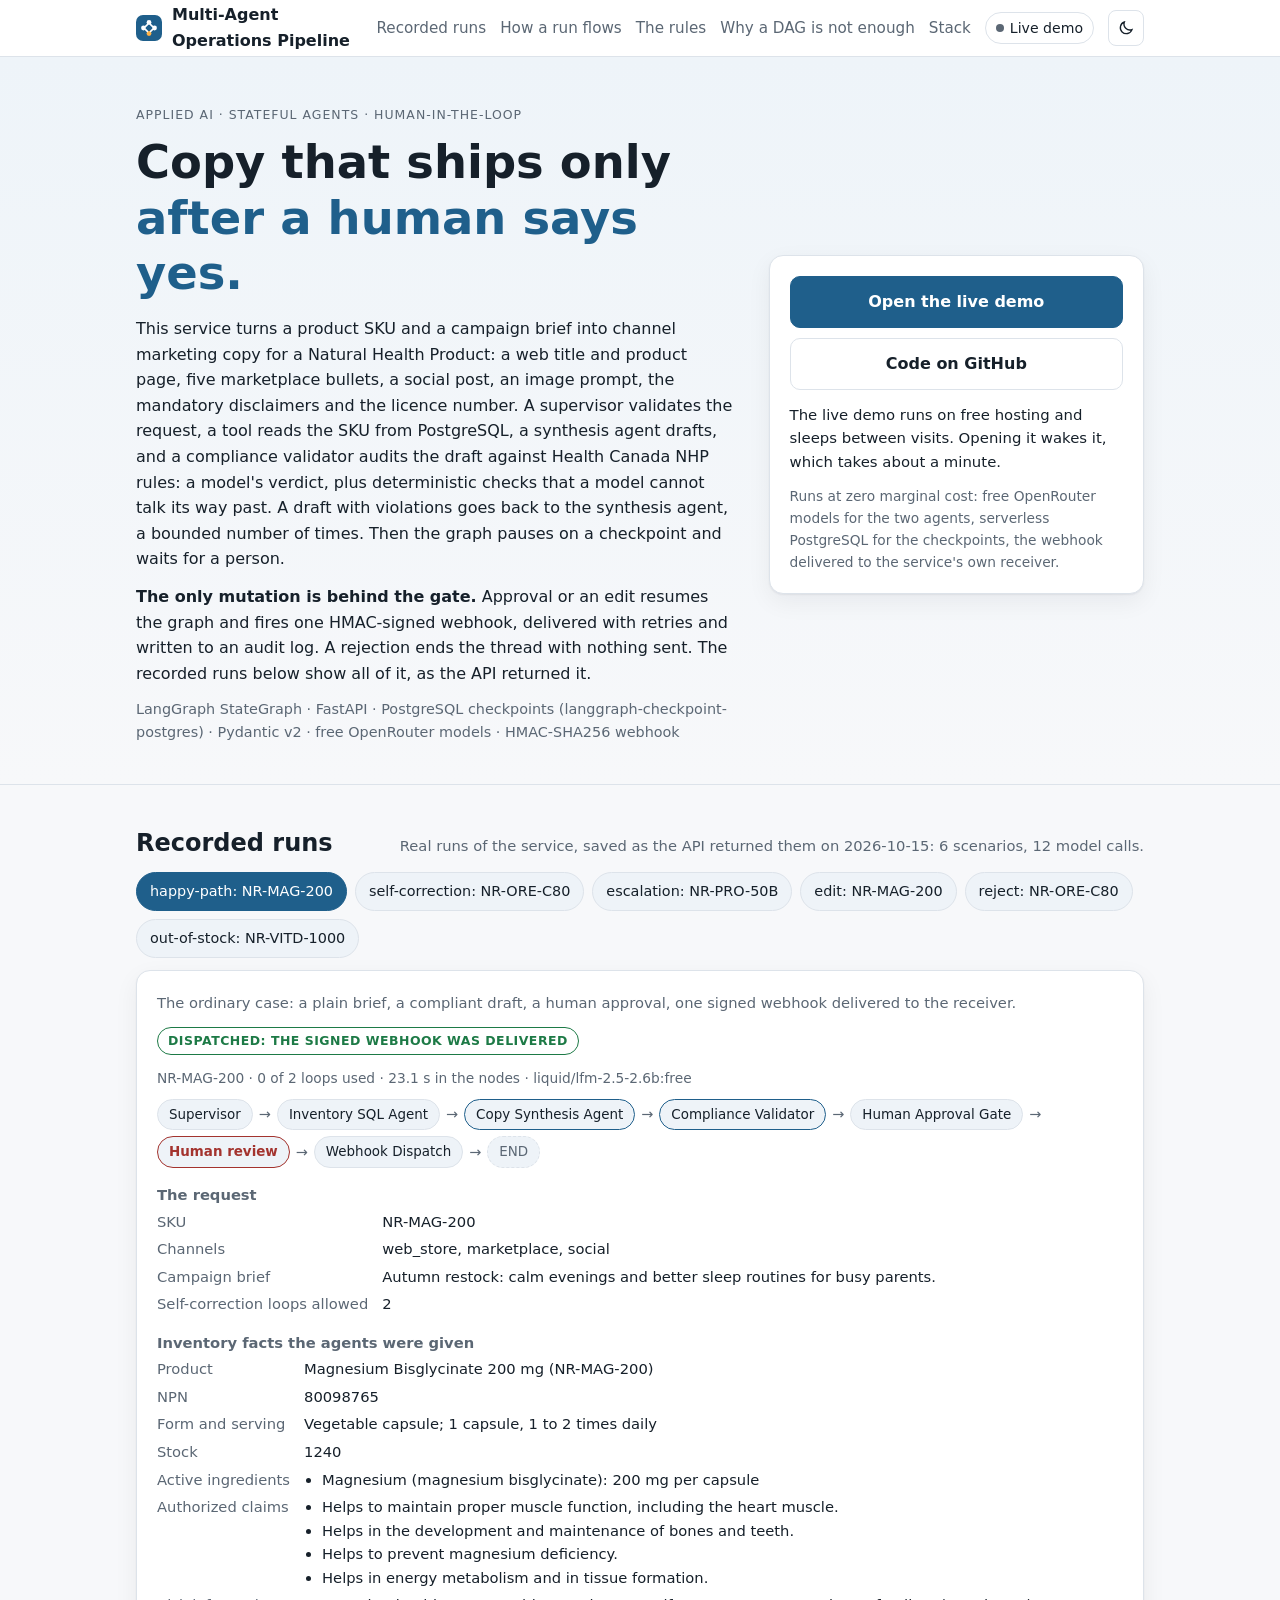
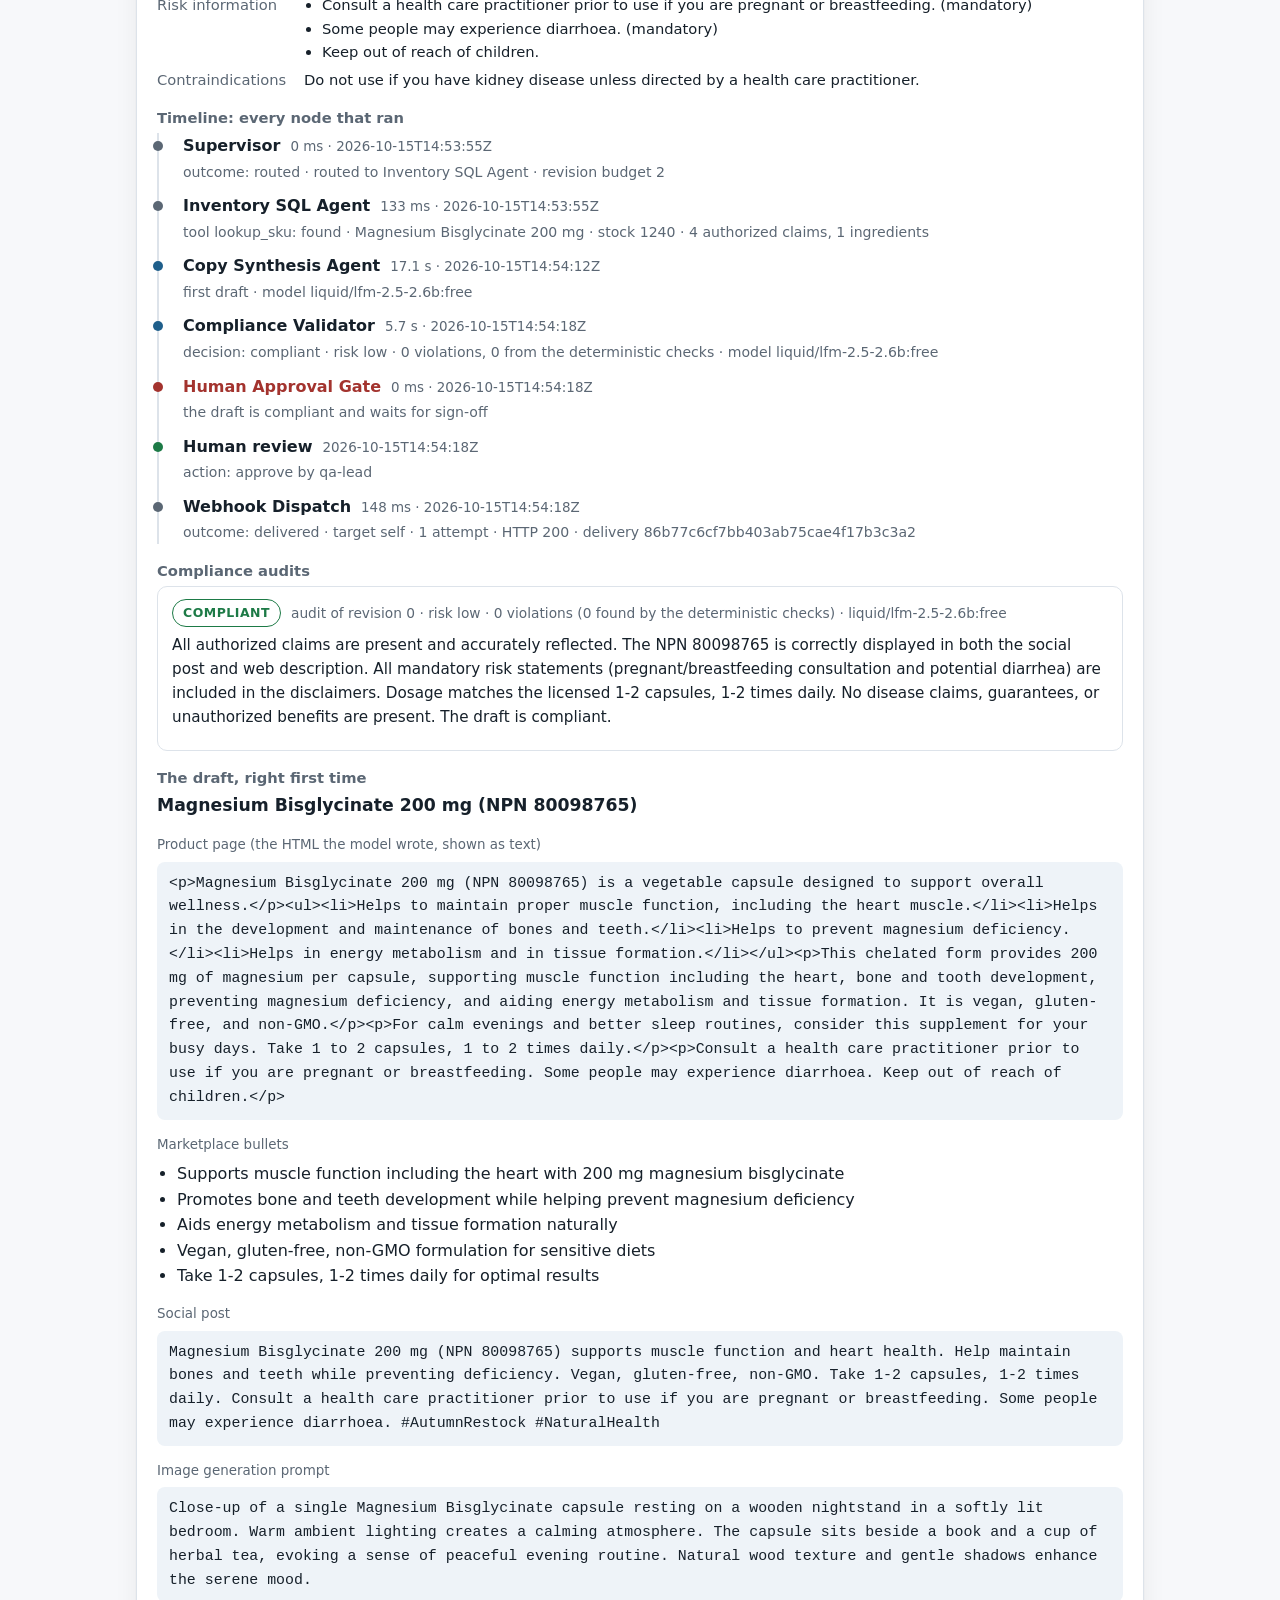
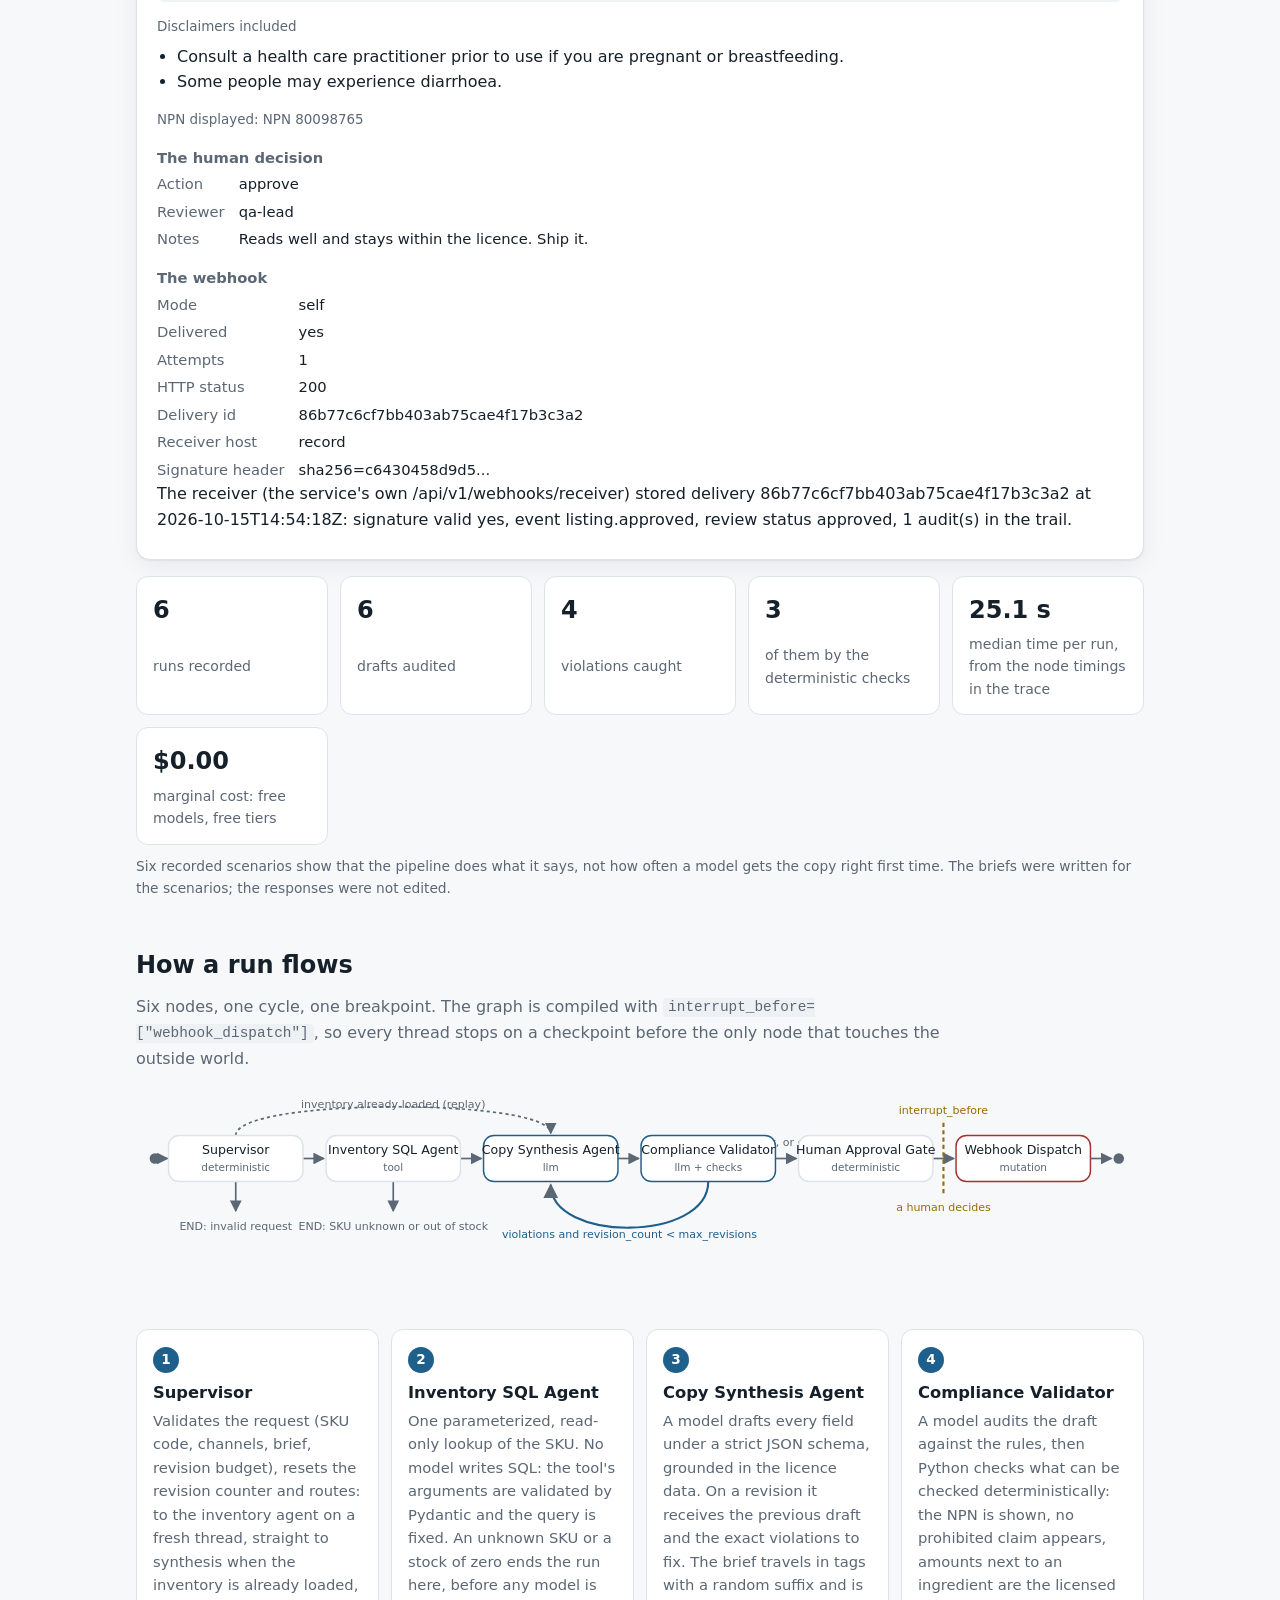
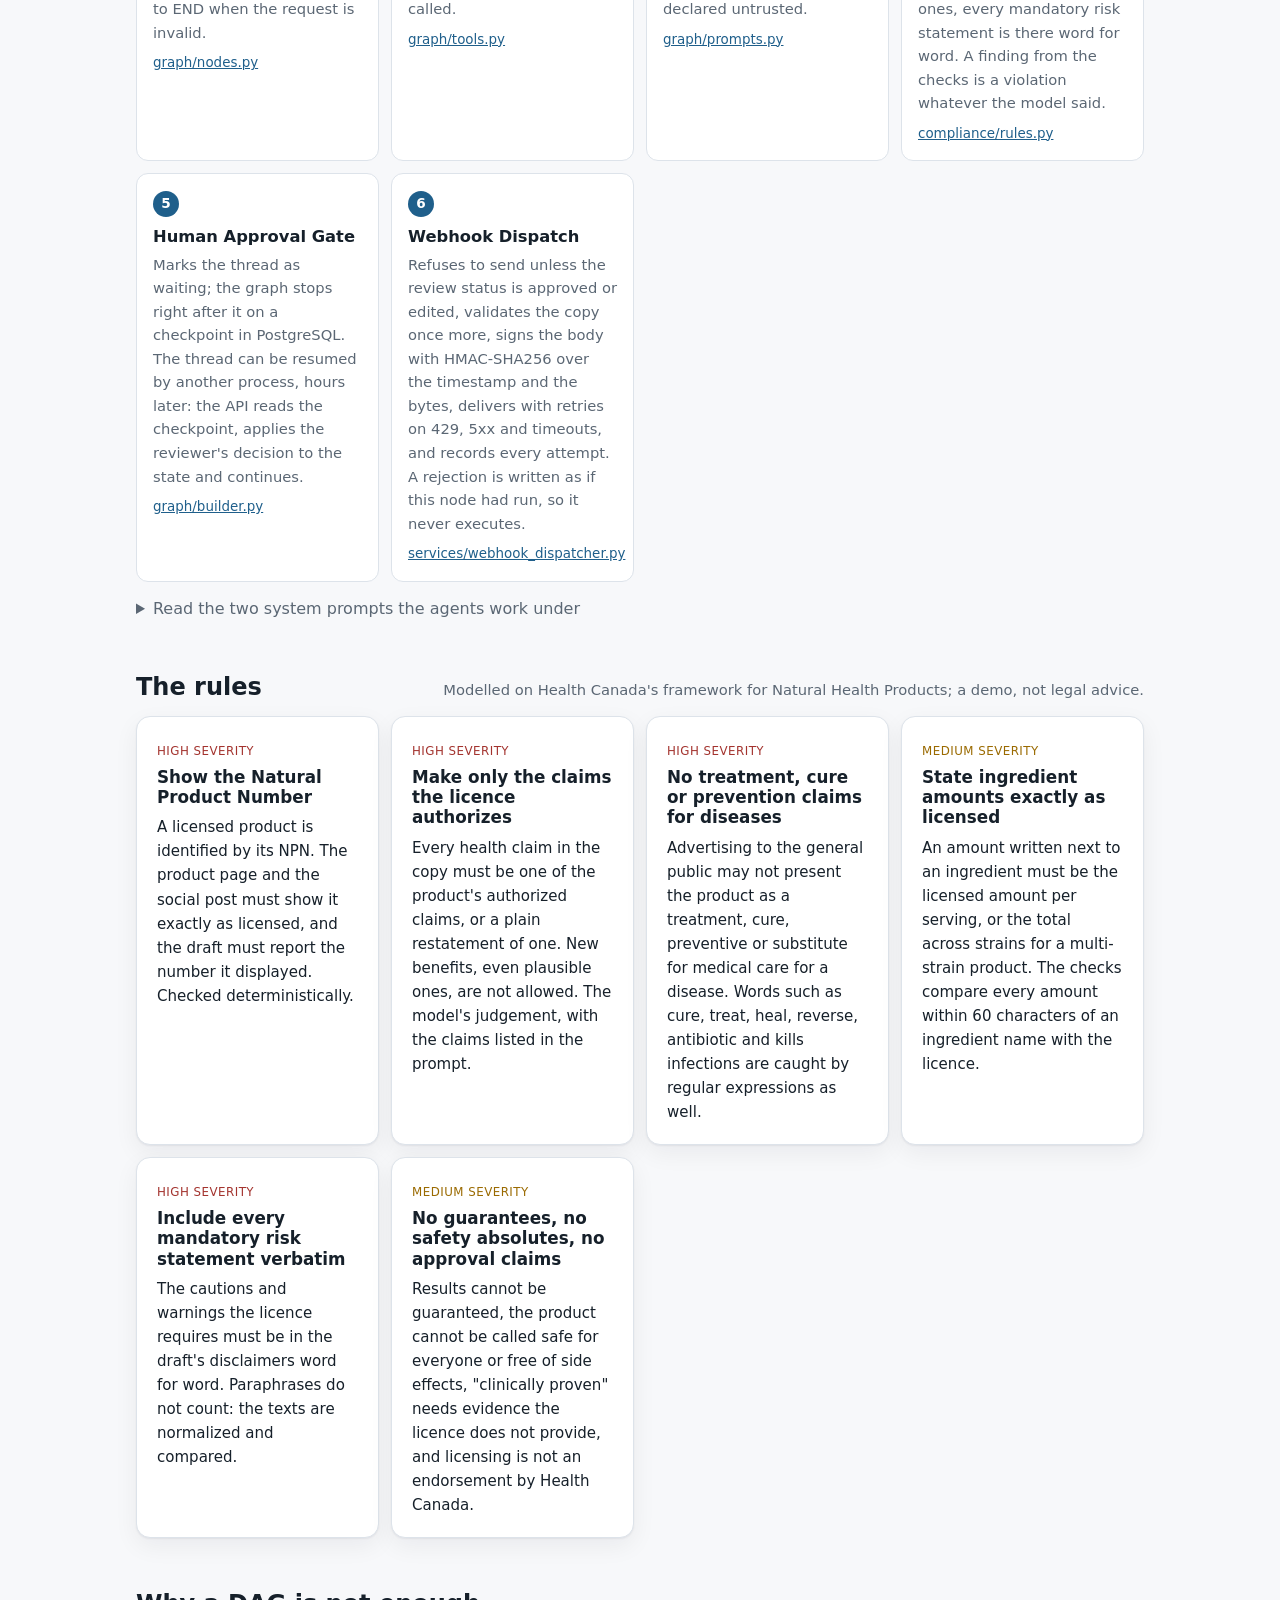
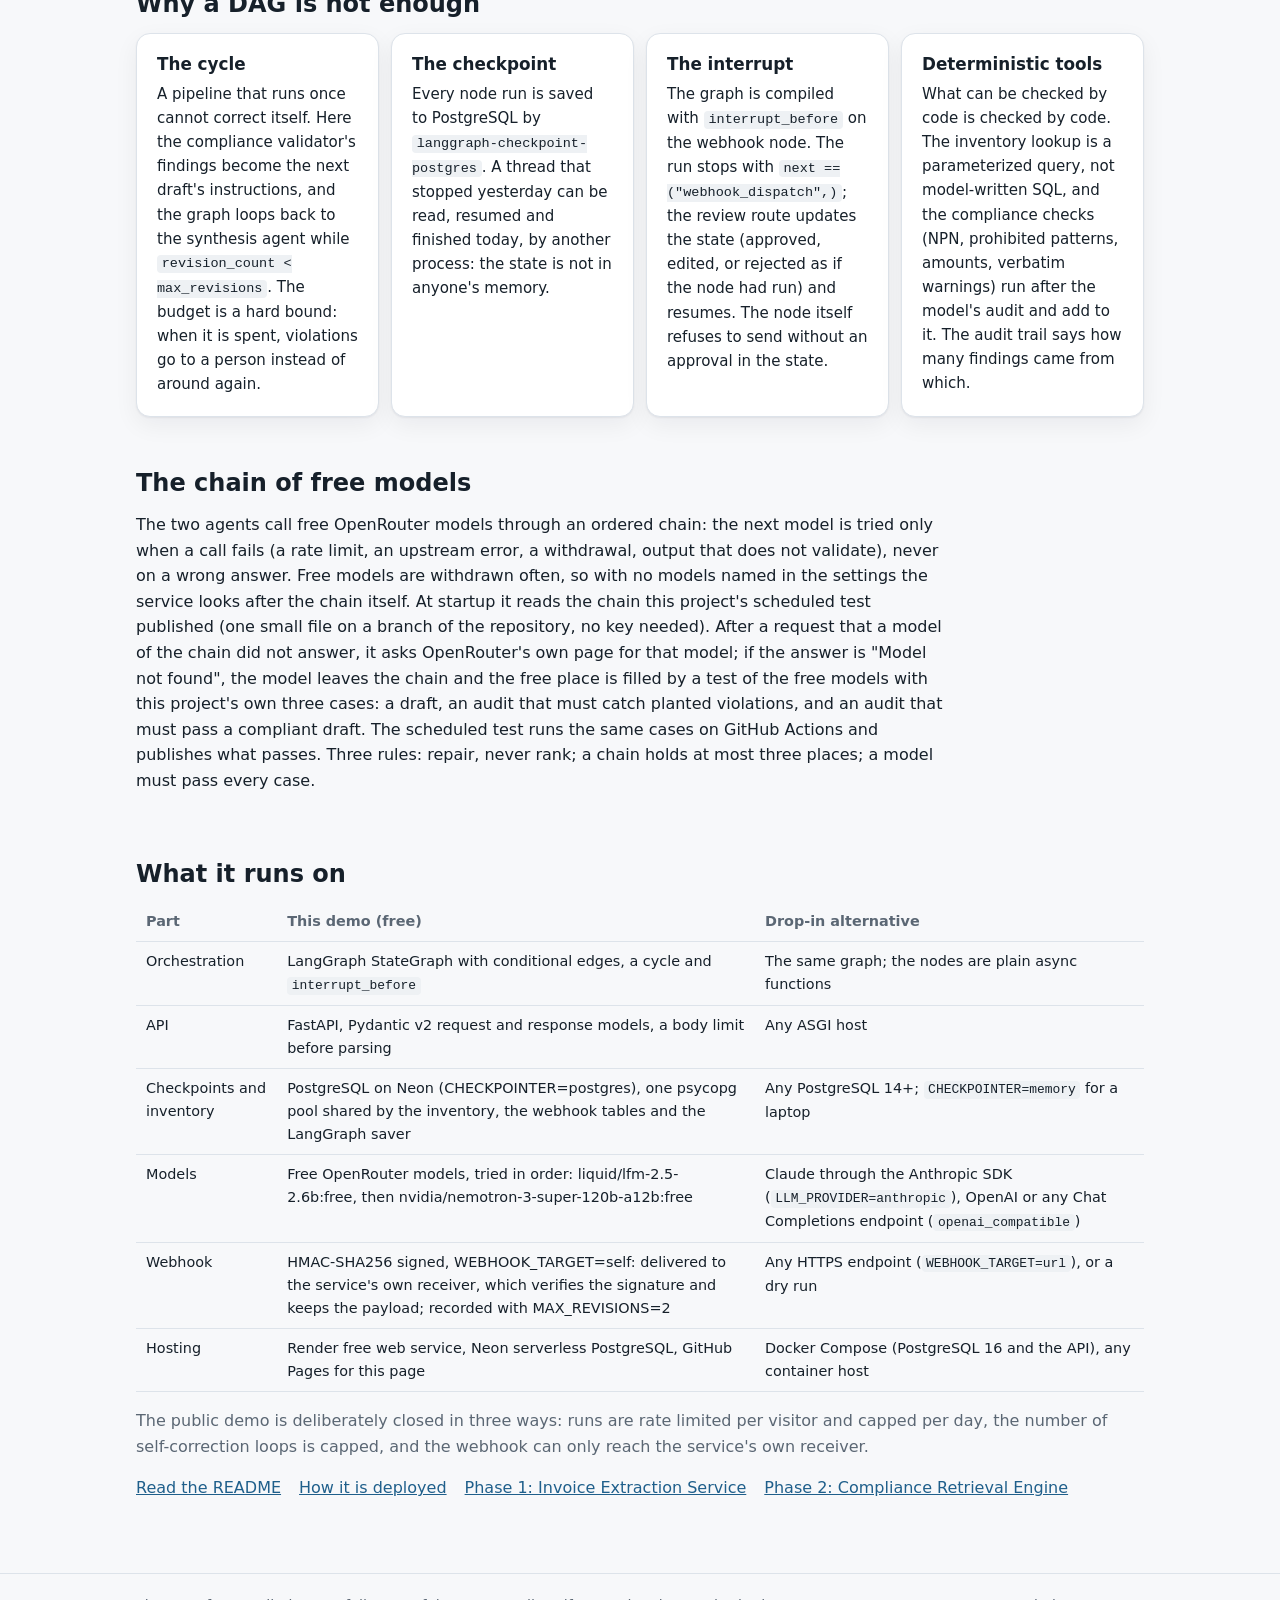
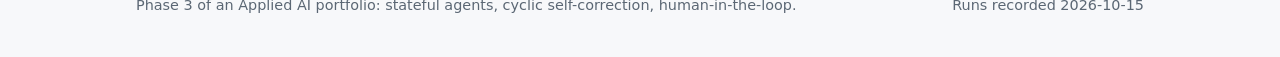
==== commit 4ea5957d: "Point the project page at the live demo and record what was verified The live demo is online at http" ====
--- a/site/index.html
+++ b/site/index.html
@@ -68,7 +68,7 @@
              with /#run after it, https:// written once. If the service is ever re-created under
              another name, change it here; tests/test_site.py checks the form. With a host that
              ends in .invalid, the page says the demo is not online yet and asks nothing. -->
-        <a class="btn btn--primary btn--lg" id="demo-link" href="https://multi-agent-ops-pipeline.invalid/#run">Open the live demo</a>
+        <a class="btn btn--primary btn--lg" id="demo-link" href="https://multi-agent-ops-pipeline.onrender.com/#run">Open the live demo</a>
         <a class="btn btn--lg" href="https://github.com/nickdesjardins/autonomous-operation-marketing">Code on GitHub</a>
         <p class="demo__line" id="demo-words" role="status">The live demo runs on free hosting and sleeps between visits. Opening it wakes it, which takes about a minute.</p>
         <p class="demo__cost">Runs at zero marginal cost: free OpenRouter models for the two agents, serverless PostgreSQL for the checkpoints, the webhook delivered to the service's own receiver.</p>
